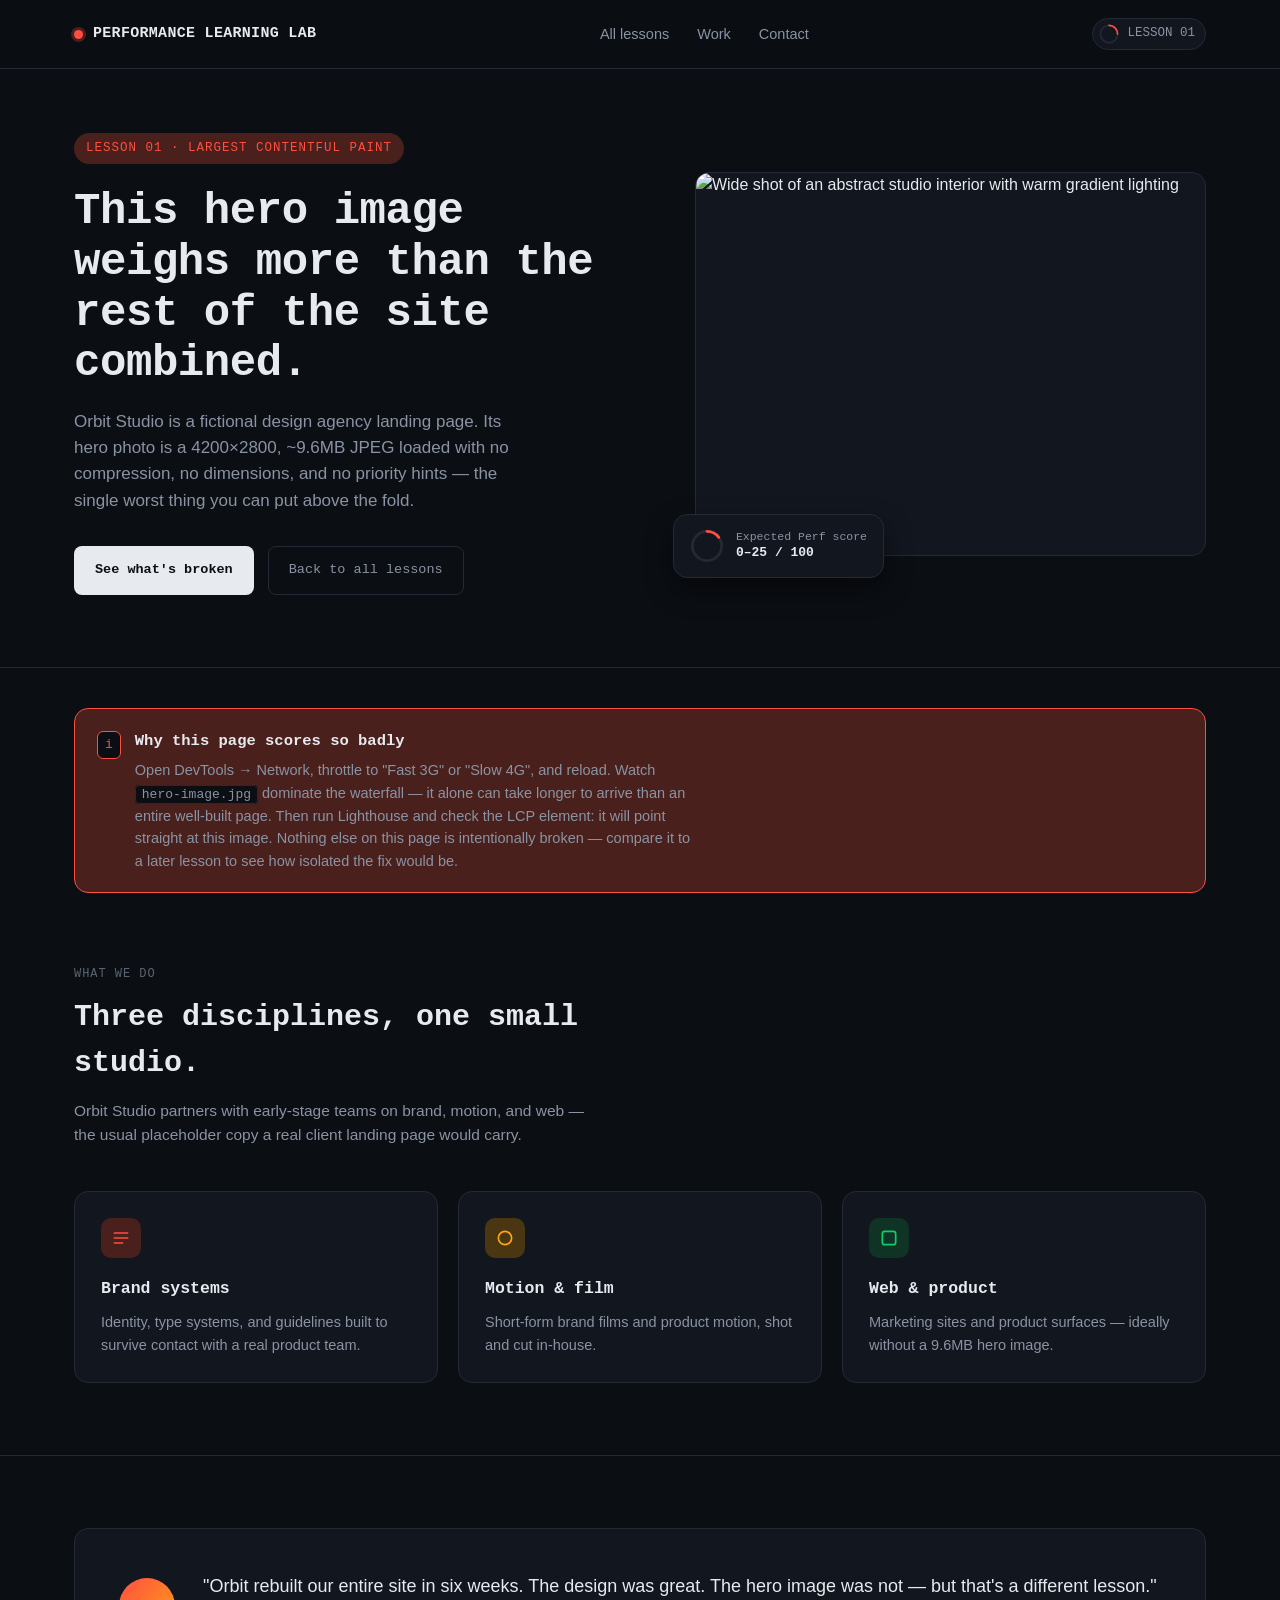
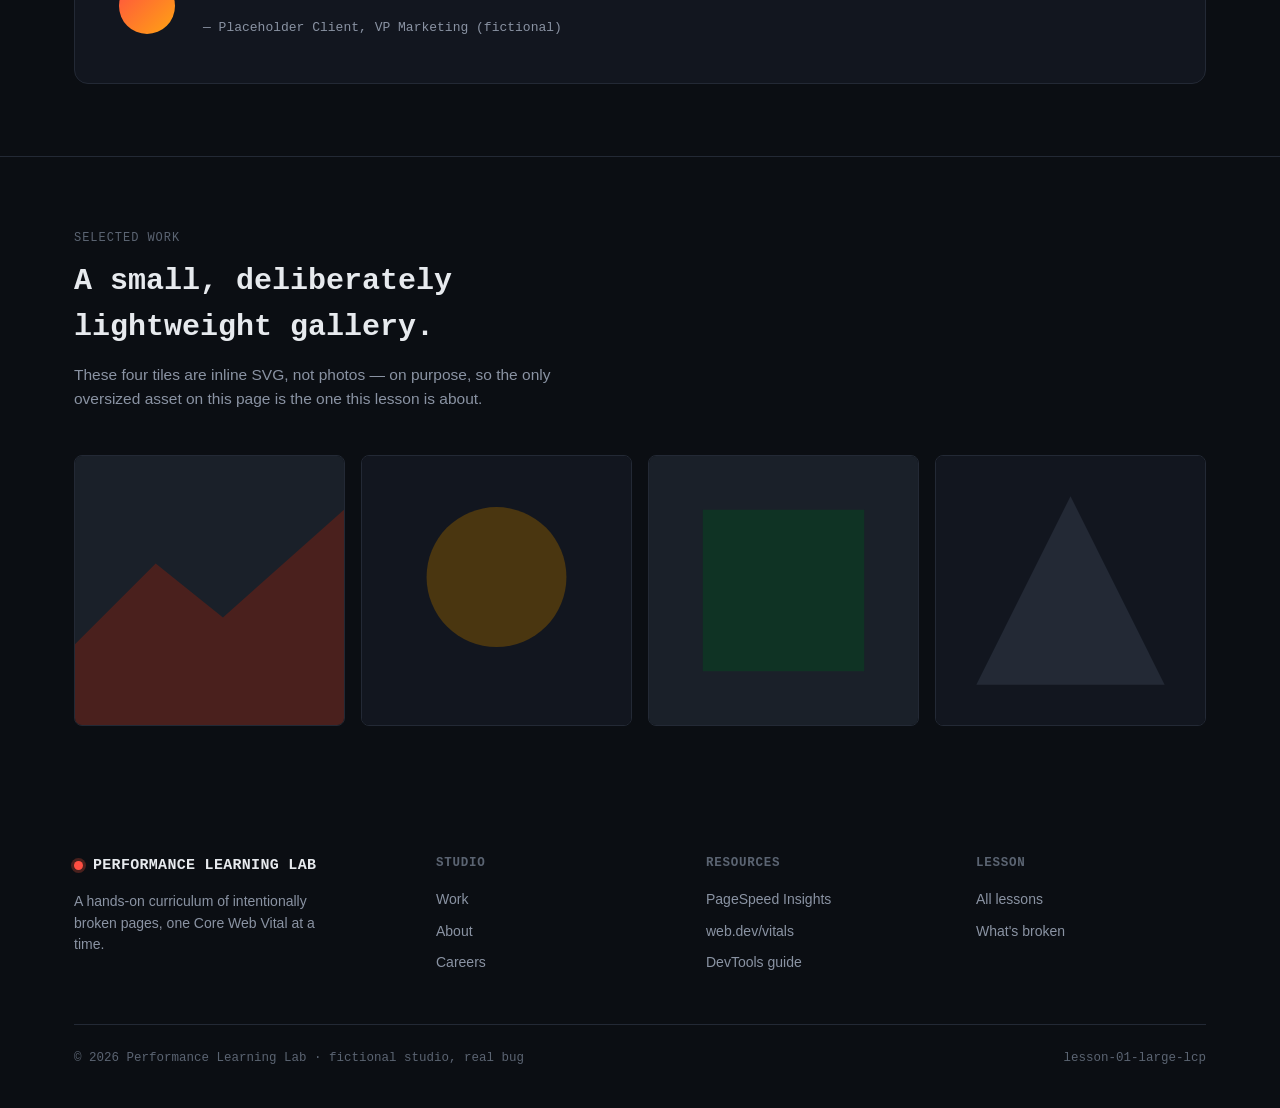
==== lesson-01-large-lcp/index.html @ 44d3b36e "Add files via upload" ====
<!DOCTYPE html>
<html lang="en">
<head>
<meta charset="UTF-8">
<meta name="viewport" content="width=device-width, initial-scale=1.0">
<title>Lesson 01 · Extremely Large Hero Image — Performance Learning Lab</title>
<meta name="description" content="Orbit Studio landing page, intentionally broken to demonstrate a catastrophic Largest Contentful Paint caused by an oversized, unoptimized hero image.">

<!--
  ============================================================================
  LESSON 01 — EXTREMELY LARGE HERO IMAGE
  Target: destroy Largest Contentful Paint (and drag down FCP / Speed Index).

  WHAT'S INTENTIONALLY BROKEN (see the single <img> tag flagged below):
    - hero-image.jpg is ~9.6MB at 4200x2800px, saved at very high JPEG
      quality with 4:4:4 chroma subsampling (no compression pass).
    - It is plain JPEG, not WebP/AVIF.
    - It has no width/height attributes, so the browser can't reserve
      space for it ahead of time.
    - It is not preloaded and has no fetchpriority="high".
    - There is no responsive <picture>/srcset — every device downloads
      the full 9.6MB file, phone or desktop.
    - It loads exactly like any other <img> — no special treatment at all,
      which is precisely why it becomes the page's worst bottleneck.

  Expected Lighthouse/PSI warnings:
    - Largest Contentful Paint (very poor)
    - Properly size images
    - Efficiently encode images
    - Serve images in next-gen formats
    - Improve image delivery
  ============================================================================
-->

<link rel="stylesheet" href="styles.css">
</head>
<body>

<nav class="site-nav">
  <div class="wrap">
    <a href="../index.html" class="brand"><span class="dot"></span> PERFORMANCE LEARNING LAB</a>
    <div class="nav-links">
      <a href="../index.html">All lessons</a>
      <a href="#gallery">Work</a>
      <a href="#contact">Contact</a>
    </div>
    <div class="lesson-badge">
      <svg class="ring" viewBox="0 0 36 36">
        <circle cx="18" cy="18" r="15.5" fill="none" stroke="#232935" stroke-width="3"></circle>
        <circle cx="18" cy="18" r="15.5" fill="none" stroke="#ff4e42" stroke-width="3"
                stroke-dasharray="97.4" stroke-dashoffset="73" stroke-linecap="round"
                transform="rotate(-90 18 18)"></circle>
      </svg>
      LESSON 01
    </div>
  </div>
</nav>

<header class="hero">
  <div class="wrap">
    <div class="hero-copy">
      <span class="eyebrow">Lesson 01 · Largest Contentful Paint</span>
      <h1>This hero image weighs more than the rest of the site combined.</h1>
      <p class="lede">
        Orbit Studio is a fictional design agency landing page. Its hero photo
        is a 4200×2800, ~9.6MB JPEG loaded with no compression, no dimensions,
        and no priority hints — the single worst thing you can put above the fold.
      </p>
      <div class="btn-row">
        <a class="btn btn-primary" href="#note">See what's broken</a>
        <a class="btn btn-secondary" href="../index.html">Back to all lessons</a>
      </div>
    </div>

    <div class="hero-visual">
      <div class="hero-image-card">
        <!-- ====================================================================
             INTENTIONAL PERFORMANCE ISSUE — LESSON 01 STARTS HERE
             This <img> is deliberately loaded with zero optimization:
             no width/height, no loading/fetchpriority attributes, no
             preload, no srcset, plain baseline-quality-100 JPEG.
             This is the element Lighthouse will report as the LCP node.
        ==================================================================== -->
        <img src="hero-image.jpg" alt="Wide shot of an abstract studio interior with warm gradient lighting">
        <!-- INTENTIONAL PERFORMANCE ISSUE — LESSON 01 ENDS HERE ============ -->
      </div>
      <div class="gauge-float">
        <svg class="ring" viewBox="0 0 36 36" width="34" height="34">
          <circle cx="18" cy="18" r="15.5" fill="none" stroke="#232935" stroke-width="3"></circle>
          <circle cx="18" cy="18" r="15.5" fill="none" stroke="#ff4e42" stroke-width="3"
                  stroke-dasharray="97.4" stroke-dashoffset="83" stroke-linecap="round"
                  transform="rotate(-90 18 18)"></circle>
        </svg>
        <span class="label">Expected Perf score<b>0–25 / 100</b></span>
      </div>
    </div>
  </div>
</header>

<div class="wrap">
  <div class="lesson-note" id="note">
    <div class="box">
      <span class="icon">i</span>
      <div>
        <h3>Why this page scores so badly</h3>
        <p>
          Open DevTools → Network, throttle to "Fast 3G" or "Slow 4G", and reload.
          Watch <code>hero-image.jpg</code> dominate the waterfall — it alone can take
          longer to arrive than an entire well-built page. Then run Lighthouse and
          check the LCP element: it will point straight at this image. Nothing else
          on this page is intentionally broken — compare it to a later lesson to see
          how isolated the fix would be.
        </p>
      </div>
    </div>
  </div>
</div>

<section class="section section-border">
  <div class="wrap">
    <div class="section-head">
      <span class="kicker">What we do</span>
      <h2>Three disciplines, one small studio.</h2>
      <p>Orbit Studio partners with early-stage teams on brand, motion, and web — the usual placeholder copy a real client landing page would carry.</p>
    </div>
    <div class="card-grid">
      <div class="card">
        <div class="icon-tile" style="background:var(--red-dim)">
          <svg width="20" height="20" viewBox="0 0 24 24" fill="none"><path d="M4 12h16M4 6h16M4 18h10" stroke="#ff4e42" stroke-width="2" stroke-linecap="round"/></svg>
        </div>
        <h3>Brand systems</h3>
        <p>Identity, type systems, and guidelines built to survive contact with a real product team.</p>
      </div>
      <div class="card">
        <div class="icon-tile" style="background:var(--amber-dim)">
          <svg width="20" height="20" viewBox="0 0 24 24" fill="none"><circle cx="12" cy="12" r="8" stroke="#ffa412" stroke-width="2"/></svg>
        </div>
        <h3>Motion &amp; film</h3>
        <p>Short-form brand films and product motion, shot and cut in-house.</p>
      </div>
      <div class="card">
        <div class="icon-tile" style="background:var(--green-dim)">
          <svg width="20" height="20" viewBox="0 0 24 24" fill="none"><rect x="4" y="4" width="16" height="16" rx="3" stroke="#0cce6b" stroke-width="2"/></svg>
        </div>
        <h3>Web &amp; product</h3>
        <p>Marketing sites and product surfaces — ideally without a 9.6MB hero image.</p>
      </div>
    </div>
  </div>
</section>

<section class="section section-border">
  <div class="wrap">
    <div class="testimonial">
      <div class="avatar"></div>
      <div>
        <blockquote>"Orbit rebuilt our entire site in six weeks. The design was great. The hero image was not — but that's a different lesson."</blockquote>
        <cite>— Placeholder Client, VP Marketing (fictional)</cite>
      </div>
    </div>
  </div>
</section>

<section class="section" id="gallery">
  <div class="wrap">
    <div class="section-head">
      <span class="kicker">Selected work</span>
      <h2>A small, deliberately lightweight gallery.</h2>
      <p>These four tiles are inline SVG, not photos — on purpose, so the only oversized asset on this page is the one this lesson is about.</p>
    </div>
    <div class="gallery-grid">
      <div class="gallery-tile">
        <svg viewBox="0 0 100 100" preserveAspectRatio="none"><rect width="100" height="100" fill="#1a2029"/><path d="M0 70 L30 40 L55 60 L100 20 V100 H0 Z" fill="#4a201d"/></svg>
      </div>
      <div class="gallery-tile">
        <svg viewBox="0 0 100 100" preserveAspectRatio="none"><rect width="100" height="100" fill="#12161f"/><circle cx="50" cy="45" r="26" fill="#4a3610"/></svg>
      </div>
      <div class="gallery-tile">
        <svg viewBox="0 0 100 100" preserveAspectRatio="none"><rect width="100" height="100" fill="#1a2029"/><rect x="20" y="20" width="60" height="60" fill="#0f3324"/></svg>
      </div>
      <div class="gallery-tile">
        <svg viewBox="0 0 100 100" preserveAspectRatio="none"><rect width="100" height="100" fill="#12161f"/><polygon points="50,15 85,85 15,85" fill="#232935"/></svg>
      </div>
    </div>
  </div>
</section>

<footer id="contact">
  <div class="wrap">
    <div class="footer-grid">
      <div class="footer-brand">
        <a href="../index.html" class="brand"><span class="dot"></span> PERFORMANCE LEARNING LAB</a>
        <p>A hands-on curriculum of intentionally broken pages, one Core Web Vital at a time.</p>
      </div>
      <div>
        <h4>Studio</h4>
        <ul>
          <li><a href="#">Work</a></li>
          <li><a href="#">About</a></li>
          <li><a href="#">Careers</a></li>
        </ul>
      </div>
      <div>
        <h4>Resources</h4>
        <ul>
          <li><a href="#">PageSpeed Insights</a></li>
          <li><a href="#">web.dev/vitals</a></li>
          <li><a href="#">DevTools guide</a></li>
        </ul>
      </div>
      <div>
        <h4>Lesson</h4>
        <ul>
          <li><a href="../index.html">All lessons</a></li>
          <li><a href="#note">What's broken</a></li>
        </ul>
      </div>
    </div>
    <div class="footer-bottom">
      <span>© 2026 Performance Learning Lab · fictional studio, real bug</span>
      <span>lesson-01-large-lcp</span>
    </div>
  </div>
</footer>

</body>
</html>
---- lesson-01-large-lcp/styles.css ----
/* ==========================================================================
   PERFORMANCE LEARNING LAB — shared design system
   This file is IDENTICAL in spirit across every lesson. Only the small
   "LESSON-SPECIFIC" block at the very bottom changes per lesson, and even
   then, only when the lesson's issue is CSS-related. For Lesson 1 (huge
   hero image) nothing in here is the problem — the problem lives entirely
   in index.html's <img> tag. Keep that in mind while reading this file.
   ========================================================================== */

:root {
  /* Color palette borrowed directly from Lighthouse's own scoring gauge —
     red / amber / green — because this whole lab is about that gauge. */
  --bg: #0b0e13;
  --surface: #12161f;
  --surface-2: #1a2029;
  --border: #232935;
  --text: #e7eaee;
  --text-dim: #8a93a3;
  --text-faint: #5b6472;

  --red: #ff4e42;
  --red-dim: #4a201d;
  --amber: #ffa412;
  --amber-dim: #4a3610;
  --green: #0cce6b;
  --green-dim: #0f3324;

  --mono: ui-monospace, "SF Mono", "JetBrains Mono", Menlo, Consolas, "Liberation Mono", monospace;
  --sans: -apple-system, BlinkMacSystemFont, "Segoe UI", Roboto, Helvetica, Arial, sans-serif;

  --radius: 14px;
  --radius-sm: 8px;
  --container: 1180px;
}

* { box-sizing: border-box; }

html { color-scheme: dark; }

body {
  margin: 0;
  background: var(--bg);
  color: var(--text);
  font-family: var(--sans);
  line-height: 1.55;
  -webkit-font-smoothing: antialiased;
}

img { max-width: 100%; display: block; }

a { color: inherit; }

.wrap {
  max-width: var(--container);
  margin: 0 auto;
  padding: 0 24px;
}

/* -------------------------------- NAV ---------------------------------- */

.site-nav {
  border-bottom: 1px solid var(--border);
  background: rgba(11, 14, 19, 0.9);
  position: sticky;
  top: 0;
  z-index: 50;
  backdrop-filter: blur(8px);
}

.site-nav .wrap {
  display: flex;
  align-items: center;
  justify-content: space-between;
  height: 68px;
  gap: 24px;
}

.brand {
  display: flex;
  align-items: center;
  gap: 10px;
  font-family: var(--mono);
  font-weight: 600;
  font-size: 15px;
  letter-spacing: 0.02em;
  text-decoration: none;
  white-space: nowrap;
}

.brand .dot {
  width: 9px;
  height: 9px;
  border-radius: 50%;
  background: var(--red);
  box-shadow: 0 0 0 3px var(--red-dim);
}

.nav-links {
  display: flex;
  align-items: center;
  gap: 28px;
  font-size: 14.5px;
  color: var(--text-dim);
}

.nav-links a { text-decoration: none; }
.nav-links a:hover { color: var(--text); }

.lesson-badge {
  display: flex;
  align-items: center;
  gap: 8px;
  font-family: var(--mono);
  font-size: 12.5px;
  color: var(--text-dim);
  border: 1px solid var(--border);
  padding: 5px 10px 5px 6px;
  border-radius: 999px;
  background: var(--surface);
}

.lesson-badge .ring {
  width: 20px;
  height: 20px;
}

/* ------------------------------- HERO ----------------------------------- */

.hero {
  padding: 64px 0 72px;
  border-bottom: 1px solid var(--border);
}

.hero .wrap {
  display: grid;
  grid-template-columns: 1.05fr 0.95fr;
  gap: 56px;
  align-items: center;
}

.eyebrow {
  display: inline-flex;
  align-items: center;
  gap: 8px;
  font-family: var(--mono);
  font-size: 12.5px;
  letter-spacing: 0.08em;
  text-transform: uppercase;
  color: var(--red);
  background: var(--red-dim);
  padding: 6px 12px;
  border-radius: 999px;
  margin-bottom: 22px;
}

.hero h1 {
  font-family: var(--mono);
  font-size: clamp(28px, 4vw, 44px);
  line-height: 1.15;
  letter-spacing: -0.01em;
  margin: 0 0 20px;
  font-weight: 600;
}

.hero p.lede {
  font-size: 17px;
  color: var(--text-dim);
  max-width: 46ch;
  margin: 0 0 32px;
}

.btn-row { display: flex; gap: 14px; flex-wrap: wrap; }

.btn {
  font-family: var(--mono);
  font-size: 13.5px;
  padding: 13px 20px;
  border-radius: var(--radius-sm);
  text-decoration: none;
  display: inline-flex;
  align-items: center;
  gap: 8px;
  border: 1px solid transparent;
  cursor: pointer;
}

.btn-primary {
  background: var(--text);
  color: var(--bg);
  font-weight: 600;
}

.btn-secondary {
  background: transparent;
  border-color: var(--border);
  color: var(--text-dim);
}

.btn-secondary:hover { color: var(--text); border-color: var(--text-faint); }

/* Hero visual: image card + floating gauge badge */
.hero-visual { position: relative; }

.hero-image-card {
  border-radius: var(--radius);
  overflow: hidden;
  border: 1px solid var(--border);
  background: var(--surface);
  aspect-ratio: 4 / 3;
}

.hero-image-card img {
  width: 100%;
  height: 100%;
  object-fit: cover;
}

.gauge-float {
  position: absolute;
  bottom: -22px;
  left: -22px;
  background: var(--surface);
  border: 1px solid var(--border);
  border-radius: var(--radius);
  padding: 14px 16px;
  display: flex;
  align-items: center;
  gap: 12px;
  box-shadow: 0 12px 28px rgba(0,0,0,0.45);
}

.gauge-float .label {
  font-family: var(--mono);
  font-size: 11.5px;
  color: var(--text-dim);
  line-height: 1.3;
}

.gauge-float .label b {
  display: block;
  color: var(--text);
  font-size: 13px;
}

/* --------------------------- CALLOUT NOTE -------------------------------- */

.lesson-note {
  margin: 40px 0 0;
}

.lesson-note .box {
  border: 1px solid var(--red);
  background: var(--red-dim);
  border-radius: var(--radius);
  padding: 20px 22px;
  display: flex;
  gap: 14px;
  align-items: flex-start;
}

.lesson-note .box .icon {
  font-family: var(--mono);
  font-size: 13px;
  color: var(--red);
  background: var(--bg);
  border: 1px solid var(--red);
  border-radius: 6px;
  padding: 3px 7px;
  flex-shrink: 0;
  margin-top: 2px;
}

.lesson-note h3 {
  margin: 0 0 6px;
  font-size: 15.5px;
  font-family: var(--mono);
}

.lesson-note p {
  margin: 0;
  color: var(--text-dim);
  font-size: 14.5px;
  max-width: 70ch;
}

.lesson-note code {
  font-family: var(--mono);
  background: var(--bg);
  padding: 1px 6px;
  border-radius: 4px;
  font-size: 13px;
  border: 1px solid var(--border);
}

/* -------------------------------- CARDS ---------------------------------- */

.section { padding: 72px 0; }
.section-border { border-bottom: 1px solid var(--border); }

.section-head { max-width: 60ch; margin-bottom: 44px; }

.section-head .kicker {
  font-family: var(--mono);
  font-size: 12px;
  letter-spacing: 0.08em;
  text-transform: uppercase;
  color: var(--text-faint);
  margin-bottom: 10px;
  display: block;
}

.section-head h2 {
  font-family: var(--mono);
  font-size: clamp(22px, 3vw, 30px);
  margin: 0 0 12px;
  font-weight: 600;
}

.section-head p { color: var(--text-dim); margin: 0; font-size: 15.5px; }

.card-grid {
  display: grid;
  grid-template-columns: repeat(3, 1fr);
  gap: 20px;
}

.card {
  background: var(--surface);
  border: 1px solid var(--border);
  border-radius: var(--radius);
  padding: 26px;
}

.card .icon-tile {
  width: 40px;
  height: 40px;
  border-radius: 10px;
  display: flex;
  align-items: center;
  justify-content: center;
  margin-bottom: 18px;
}

.card h3 {
  font-size: 16.5px;
  margin: 0 0 10px;
  font-family: var(--mono);
}

.card p {
  color: var(--text-dim);
  font-size: 14.5px;
  margin: 0;
}

/* ------------------------------ TESTIMONIAL ------------------------------- */

.testimonial {
  background: var(--surface);
  border: 1px solid var(--border);
  border-radius: var(--radius);
  padding: 44px;
  display: grid;
  grid-template-columns: auto 1fr;
  gap: 28px;
  align-items: center;
}

.testimonial .avatar {
  width: 56px;
  height: 56px;
  border-radius: 50%;
  background: linear-gradient(135deg, var(--red), var(--amber));
  flex-shrink: 0;
}

.testimonial blockquote {
  margin: 0 0 14px;
  font-size: 18px;
  font-weight: 500;
  line-height: 1.5;
}

.testimonial cite {
  font-style: normal;
  font-family: var(--mono);
  font-size: 13px;
  color: var(--text-dim);
}

/* -------------------------------- GALLERY --------------------------------- */

.gallery-grid {
  display: grid;
  grid-template-columns: repeat(4, 1fr);
  gap: 16px;
}

.gallery-tile {
  aspect-ratio: 1;
  border-radius: var(--radius-sm);
  border: 1px solid var(--border);
  overflow: hidden;
}

.gallery-tile svg { width: 100%; height: 100%; display: block; }

/* -------------------------------- FOOTER ----------------------------------- */

footer {
  padding: 56px 0 40px;
}

.footer-grid {
  display: grid;
  grid-template-columns: 1.4fr repeat(3, 1fr);
  gap: 40px;
  padding-bottom: 40px;
  border-bottom: 1px solid var(--border);
}

.footer-grid h4 {
  font-family: var(--mono);
  font-size: 12.5px;
  letter-spacing: 0.06em;
  text-transform: uppercase;
  color: var(--text-faint);
  margin: 0 0 16px;
}

.footer-grid ul { list-style: none; margin: 0; padding: 0; }
.footer-grid li { margin-bottom: 10px; font-size: 14px; color: var(--text-dim); }
.footer-grid li a { text-decoration: none; }
.footer-grid li a:hover { color: var(--text); }

.footer-brand p {
  color: var(--text-dim);
  font-size: 14px;
  max-width: 34ch;
  margin: 14px 0 0;
}

.footer-bottom {
  display: flex;
  justify-content: space-between;
  align-items: center;
  padding-top: 24px;
  font-family: var(--mono);
  font-size: 12.5px;
  color: var(--text-faint);
  flex-wrap: wrap;
  gap: 10px;
}

/* -------------------------------- RESPONSIVE -------------------------------- */

@media (max-width: 900px) {
  .hero .wrap { grid-template-columns: 1fr; }
  .card-grid { grid-template-columns: 1fr; }
  .gallery-grid { grid-template-columns: repeat(2, 1fr); }
  .footer-grid { grid-template-columns: 1fr 1fr; }
  .testimonial { grid-template-columns: 1fr; text-align: left; }
  .nav-links { display: none; }
}

/* ==========================================================================
   LESSON-SPECIFIC (Lesson 1 — Extremely Large Hero Image)
   There is intentionally NOTHING here. The performance issue for this
   lesson is not a CSS problem — it lives entirely in the <img> tag in
   index.html, which loads a ~9.6MB, 4200x2800 JPEG with no compression,
   no width/height attributes, no fetchpriority, and no preload.
   Do not "fix" it by adding width/height, sizing rules, or a smaller
   background-image trick here — that would defeat the lesson.
   ========================================================================== */
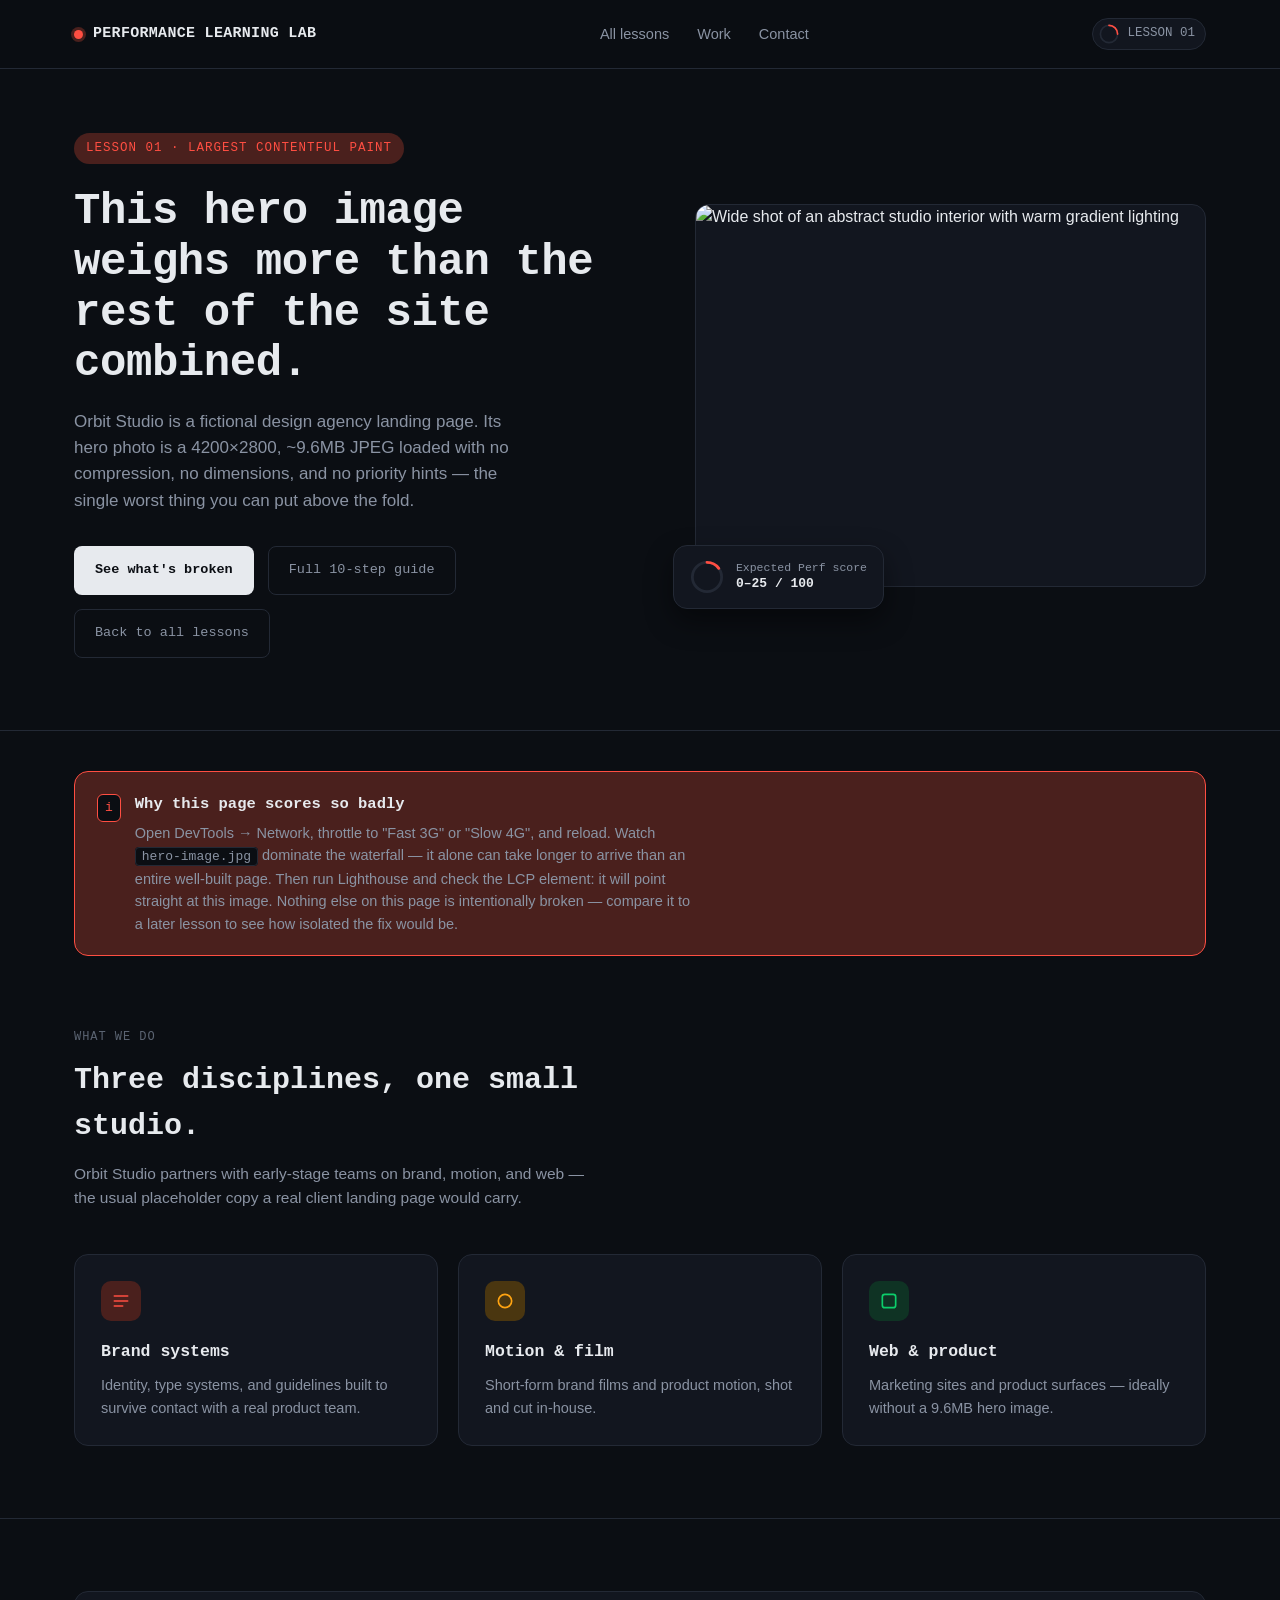
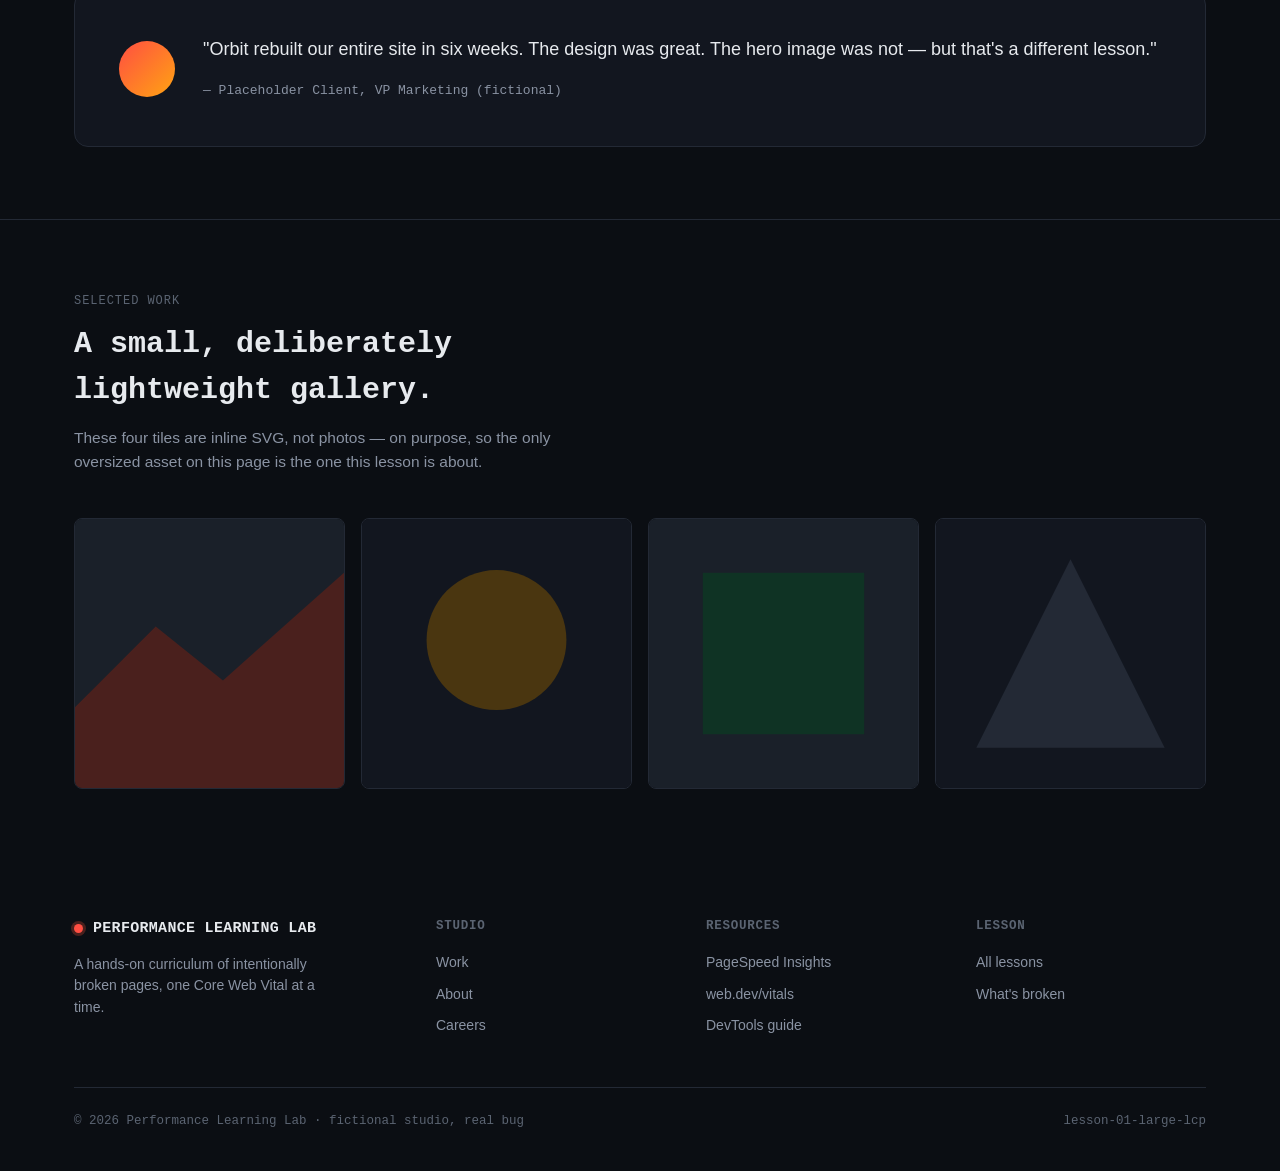
==== commit 652afbef: "Add files via upload" ====
--- a/lesson-01-large-lcp/index.html
+++ b/lesson-01-large-lcp/index.html
@@ -5,6 +5,7 @@
 <meta name="viewport" content="width=device-width, initial-scale=1.0">
 <title>Lesson 01 · Extremely Large Hero Image — Performance Learning Lab</title>
 <meta name="description" content="Orbit Studio landing page, intentionally broken to demonstrate a catastrophic Largest Contentful Paint caused by an oversized, unoptimized hero image.">
+<meta name="robots" content="noindex, nofollow">
 
 <!--
   ============================================================================
@@ -68,6 +69,7 @@
       </p>
       <div class="btn-row">
         <a class="btn btn-primary" href="#note">See what's broken</a>
+        <a class="btn btn-secondary" href="GUIDE.md">Full 10-step guide</a>
         <a class="btn btn-secondary" href="../index.html">Back to all lessons</a>
       </div>
     </div>
@@ -83,7 +85,162 @@
         ==================================================================== -->
         <img src="hero-image.jpg" alt="Wide shot of an abstract studio interior with warm gradient lighting">
         <!-- INTENTIONAL PERFORMANCE ISSUE — LESSON 01 ENDS HERE ============ -->
-      </div>
+
+        <!-- ====================================================================
+             HOW TO FIX LESSON 01 — read this before touching any code.
+             This is written as a sequence of concepts + exact actions, in the
+             order a real engineer would apply them. Don't skip straight to
+             the code — the "why" is what makes this transfer to real work.
+
+             BACKGROUND CONCEPT — What is LCP?
+             Largest Contentful Paint measures when the biggest visible
+             element (usually a hero image or heading) finishes rendering.
+             Chrome's thresholds: Good ≤2.5s · Needs Improvement 2.5–4s ·
+             Poor >4s. Right now this element IS the LCP node, and on a
+             throttled connection it can take 10-30+ seconds just to
+             download, before it's even decoded and painted.
+
+             ------------------------------------------------------------------
+             STEP 1 — Resize to the dimensions it's actually displayed at
+             ------------------------------------------------------------------
+             Concept: a browser has to download every byte of an image before
+             it can downscale it visually. Serving a 4200×2800 source into a
+             box that only ever renders ~700px wide (this .hero-image-card)
+             means ~90% of the downloaded pixels are thrown away.
+             Action: resize the master file down to the largest size it will
+             realistically render at, accounting for high-DPI screens
+             (roughly 2x the CSS box width, so ~1400px wide covers most
+             retina laptops/phones for this layout — not 4200px).
+             Tools (pick one): `sharp` (Node.js), Squoosh.app / Squoosh CLI,
+             or ImageMagick (`magick hero-image.jpg -resize 1400x hero.jpg`).
+
+             ------------------------------------------------------------------
+             STEP 2 — Re-encode with real compression
+             ------------------------------------------------------------------
+             Concept: JPEG quality 100 is very close to visually
+             indistinguishable from quality 75-80 for a photo like this, but
+             costs several times the file size. There are steep diminishing
+             returns above ~80.
+             Action: re-export using mozjpeg (better encoder than the
+             baseline libjpeg most tools default to) at quality 75-80, with
+             4:2:0 chroma subsampling (not 4:4:4 — that's another silent
+             size cost this file currently has). Squoosh.app's "MozJPEG"
+             tab does this with a live before/after size comparison.
+
+             ------------------------------------------------------------------
+             STEP 3 — Serve modern formats: AVIF and WebP
+             ------------------------------------------------------------------
+             Concept: AVIF and WebP are newer codecs that typically achieve
+             the same visual quality as JPEG at 30-50% (AVIF sometimes 50%+)
+             of the file size. Browser support for both is effectively
+             universal in 2026 (all major evergreen browsers), so JPEG
+             should only remain as a fallback, not the primary format.
+             Action: generate hero-image.avif and hero-image.webp alongside
+             the JPEG, then serve all three with <picture>, letting the
+             browser pick the smallest one it supports:
+
+               <picture>
+                 <source srcset="hero-image.avif" type="image/avif">
+                 <source srcset="hero-image.webp" type="image/webp">
+                 <img src="hero-image.jpg" alt="...">
+               </picture>
+
+             Tools: Squoosh.app (exports both formats from the same UI),
+             or CLI: `npx @squoosh/cli --avif auto --webp auto hero-image.jpg`
+
+             ------------------------------------------------------------------
+             STEP 4 — Add explicit width/height (or rely on aspect-ratio)
+             ------------------------------------------------------------------
+             Concept: without dimensions, the browser doesn't know how much
+             space to reserve before the image downloads, which causes
+             layout shift (a separate Core Web Vital, CLS) as content jumps
+             once the image finally arrives.
+             Action: add width and height attributes matching the image's
+             real intrinsic aspect ratio (e.g. width="1400" height="933" if
+             you resize to that), even though CSS also constrains the box
+             via aspect-ratio: 4/3 on .hero-image-card — the HTML attributes
+             are what let the browser reserve space before any CSS is even
+             parsed, so both together is the current best practice.
+
+             ------------------------------------------------------------------
+             STEP 5 — Make it genuinely responsive with srcset + sizes
+             ------------------------------------------------------------------
+             Concept: a phone on a small screen doesn't need the same pixel
+             width as a 4K monitor. srcset lets you offer several sizes and
+             sizes tells the browser which one it actually needs, before
+             downloading anything.
+             Action: generate a few widths (e.g. 480w, 800w, 1200w, 1600w)
+             per format and wire them up:
+
+               <source
+                 type="image/avif"
+                 srcset="hero-480.avif 480w, hero-800.avif 800w,
+                         hero-1200.avif 1200w, hero-1600.avif 1600w"
+                 sizes="(max-width: 900px) 100vw, 45vw">
+
+             (repeat the same srcset/sizes pattern for the webp <source> and
+             the jpg fallback <img> too)
+
+             ------------------------------------------------------------------
+             STEP 6 — Tell the browser this is the priority image
+             ------------------------------------------------------------------
+             Concept: fetchpriority="high" is a hint that tells the browser
+             "fetch this before other same-priority resources," which matters
+             because browsers otherwise apply heuristics that can delay an
+             image the parser hasn't fully "seen" yet is important.
+             Action: add fetchpriority="high" directly on the <img> tag.
+             Browser support is broad across current evergreen Chrome,
+             Edge, and Firefox; Safari added support in 17.2 — always worth
+             a quick caniuse.com check since browser support evolves.
+
+             ------------------------------------------------------------------
+             STEP 7 — Preload it from <head>
+             ------------------------------------------------------------------
+             Concept: the browser's "preload scanner" finds most resources
+             early, but explicit preload guarantees the fetch starts as soon
+             as possible, at the highest priority, before the parser even
+             reaches this part of the HTML.
+             Action: add this to <head>, matching whichever format/size the
+             browser will actually pick, so you don't accidentally
+             double-download:
+
+               <link rel="preload" as="image" href="hero-1200.avif"
+                     imagesrcset="hero-480.avif 480w, hero-800.avif 800w,
+                                  hero-1200.avif 1200w, hero-1600.avif 1600w"
+                     imagesizes="(max-width: 900px) 100vw, 45vw"
+                     fetchpriority="high">
+
+             ------------------------------------------------------------------
+             STEP 8 — Do NOT lazy-load this image
+             ------------------------------------------------------------------
+             Concept: loading="lazy" tells the browser to defer fetching
+             until the image nears the viewport — perfect for below-the-fold
+             gallery images, actively harmful on the LCP element since it
+             delays the exact thing you're trying to speed up.
+             Action: leave loading unset (eager is the default) or set
+             loading="eager" explicitly for clarity.
+
+             ------------------------------------------------------------------
+             STEP 9 — (Optional/advanced) Use an image CDN
+             ------------------------------------------------------------------
+             Concept: services like Cloudflare Images, Cloudinary, or Imgix
+             auto-negotiate format via the request's Accept header and
+             resize on the fly from one master image, so you stop hand-
+             generating every width/format combination yourself.
+             Action: not required for this lab (GitHub Pages is static
+             hosting with no image processing), but worth knowing this is
+             how most production sites solve steps 1-5 automatically.
+
+             ------------------------------------------------------------------
+             STEP 10 — Re-test and confirm
+             ------------------------------------------------------------------
+             Rerun Lighthouse. You should see: "Properly size images",
+             "Efficiently encode images", "Serve images in next-gen
+             formats", and "Improve image delivery" all pass, and LCP drop
+             from many seconds to well under 2.5s on a throttled connection.
+             Target total transferred weight for the hero image: roughly
+             under 150-200KB, ideally under 100KB for the mobile variant.
+        ==================================================================== -->
       <div class="gauge-float">
         <svg class="ring" viewBox="0 0 36 36" width="34" height="34">
           <circle cx="18" cy="18" r="15.5" fill="none" stroke="#232935" stroke-width="3"></circle>
